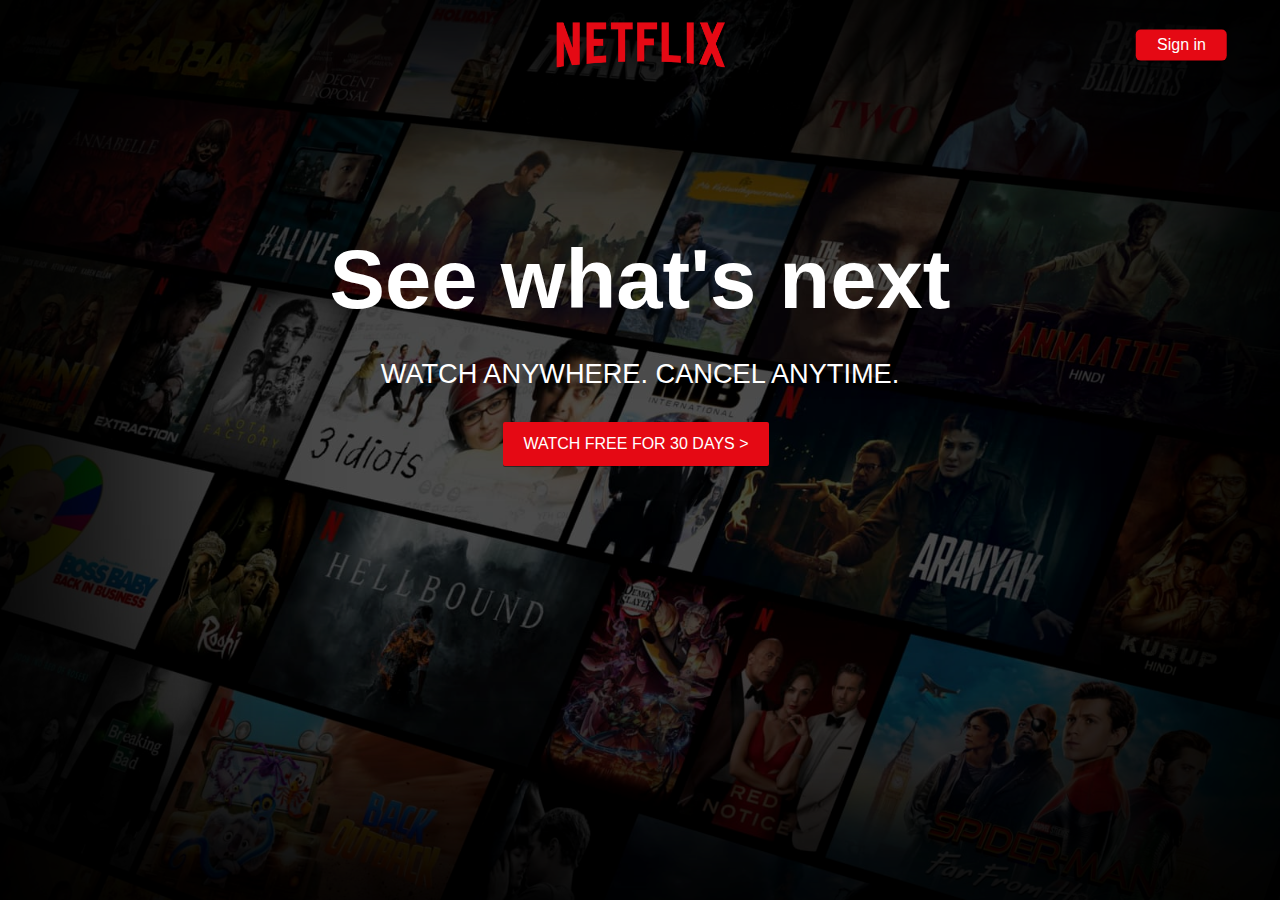
==== index.html @ 9610e3c0 "Add files via upload" ====
<!DOCTYPE html>
<html lang="en">
<head>
    <meta charset="UTF-8">
    <meta name="viewport" content="width=device-width, initial-scale=1.0">
    <link rel="stylesheet" href="style.css">
    <link rel="stylesheet" href="https://use.fontawesome.com/releases/v5.8.2/css/all.css"
    integrity="sha384-oS3vJWv+0UjzBfQzYUhtDYW+Pj2ciDJxpsK10YPAYjqT085Qq/1cq5FLXAZQ7Ay"
    crossorigin="anonymous">
    <title>Netflix</title>
</head>
<body>
    <header class="Showcase">
        <div class="Showcase-top">
            <img src="./img/logo.png" alt="Netflix">
            <a href="#" class="btn btn-rounded">Sign in</a>
        </div>
        <div class="showcase-content">
            <h1>See what's next</h1>
            <p>Watch anywhere. Cancel anytime.</p>
            <a href="#" class="btn btn-xl">
                Watch Free for 30 days ><i class="fas fa-chevron-right btn-icon"></i>
            </a>
        </div>
    </header>
</body>
</html>
---- style.css ----
:root{
    --primary-color: #e50914;

}

*{
    box-sizing: border-box;
    margin: 0;
    padding: 0;
}

body{
    font-family: Arial, Helvetica, sans-serif;
    -webkit-font-smoothing: antialiased;
    background: #000;
    color: #999;
}

ul{
    list-style: none;
}

h1,h2,h3,h4{
    color: #fff;
}

a{
    color: #fff;
    text-decoration: none;

}

p{
    margin: 0.5rem 0;

}
img{
    width: 100%;
}

.Showcase {
    width: 100%;
    height: 100vh;
    position: relative;
    background-image: url('./img/banner.jpg');
    background-repeat: no-repeat;
    background-position: center center;
    background-size: cover;
    
}

.Showcase::after {
	content: '';
	position: absolute;
	top: 0;
	left: 0;
	width: 100%;
	height: 100%;
	z-index: 1;
	background: rgba(0, 0, 0, 0.6);
	box-shadow: inset 120px 100px 250px #000000, inset -120px -100px 250px #000000;
}




.Showcase-top{
    position: relative;
    height: 90px;
    z-index: 2;
}

.Showcase-top img{
    background-size: contain;
    width: 170px;
    position: absolute;
    top: 50%;
    left: 50%;
    transform: translate(-50%, -50%);
}

.Showcase-top a{
    position: absolute;
    top: 50%;
    right: 0;
    transform: translate(-50%, -50%);
}

.showcase-content{
    position: relative;
    margin: auto;
    display: flex;
    flex-direction: column;
    align-items: center;
    text-align: center;
    margin-top: 9rem;
    z-index: 2;
}
.showcase-content h1{
    font-weight: 700;
    font-size: 5.2rem;
    line-height: 1.1;
    margin: 0 0 2rem;
}

.showcase-content p{
    text-transform: uppercase;
    color: #fff;
    font-weight: 400;
    font-size: 1.7rem;
    line-height: 1.2;
    margin: 0 0 2rem;
}
/* BUTTONS */

.btn{
    display: inline-block;
    background: var(--primary-color);
    color: #fff;
    padding: 0.4rem 1.3rem;
    font-size: 1rem;
    text-align: center;
    border:none;
    cursor: pointer;
    margin-right: 0.5rem; 
    box-shadow: 0 1px 0 rgba(0,0,0,0.45);
    border-radius: 2px;
}

.btn:hover{
    opacity: 0.9;
}

.btn-rounded{
    border-radius: 5px;
}

.btn-xl{
    font-size: 1rem;
    padding: 0.8rem 1.3rem;
    text-transform: uppercase;

}
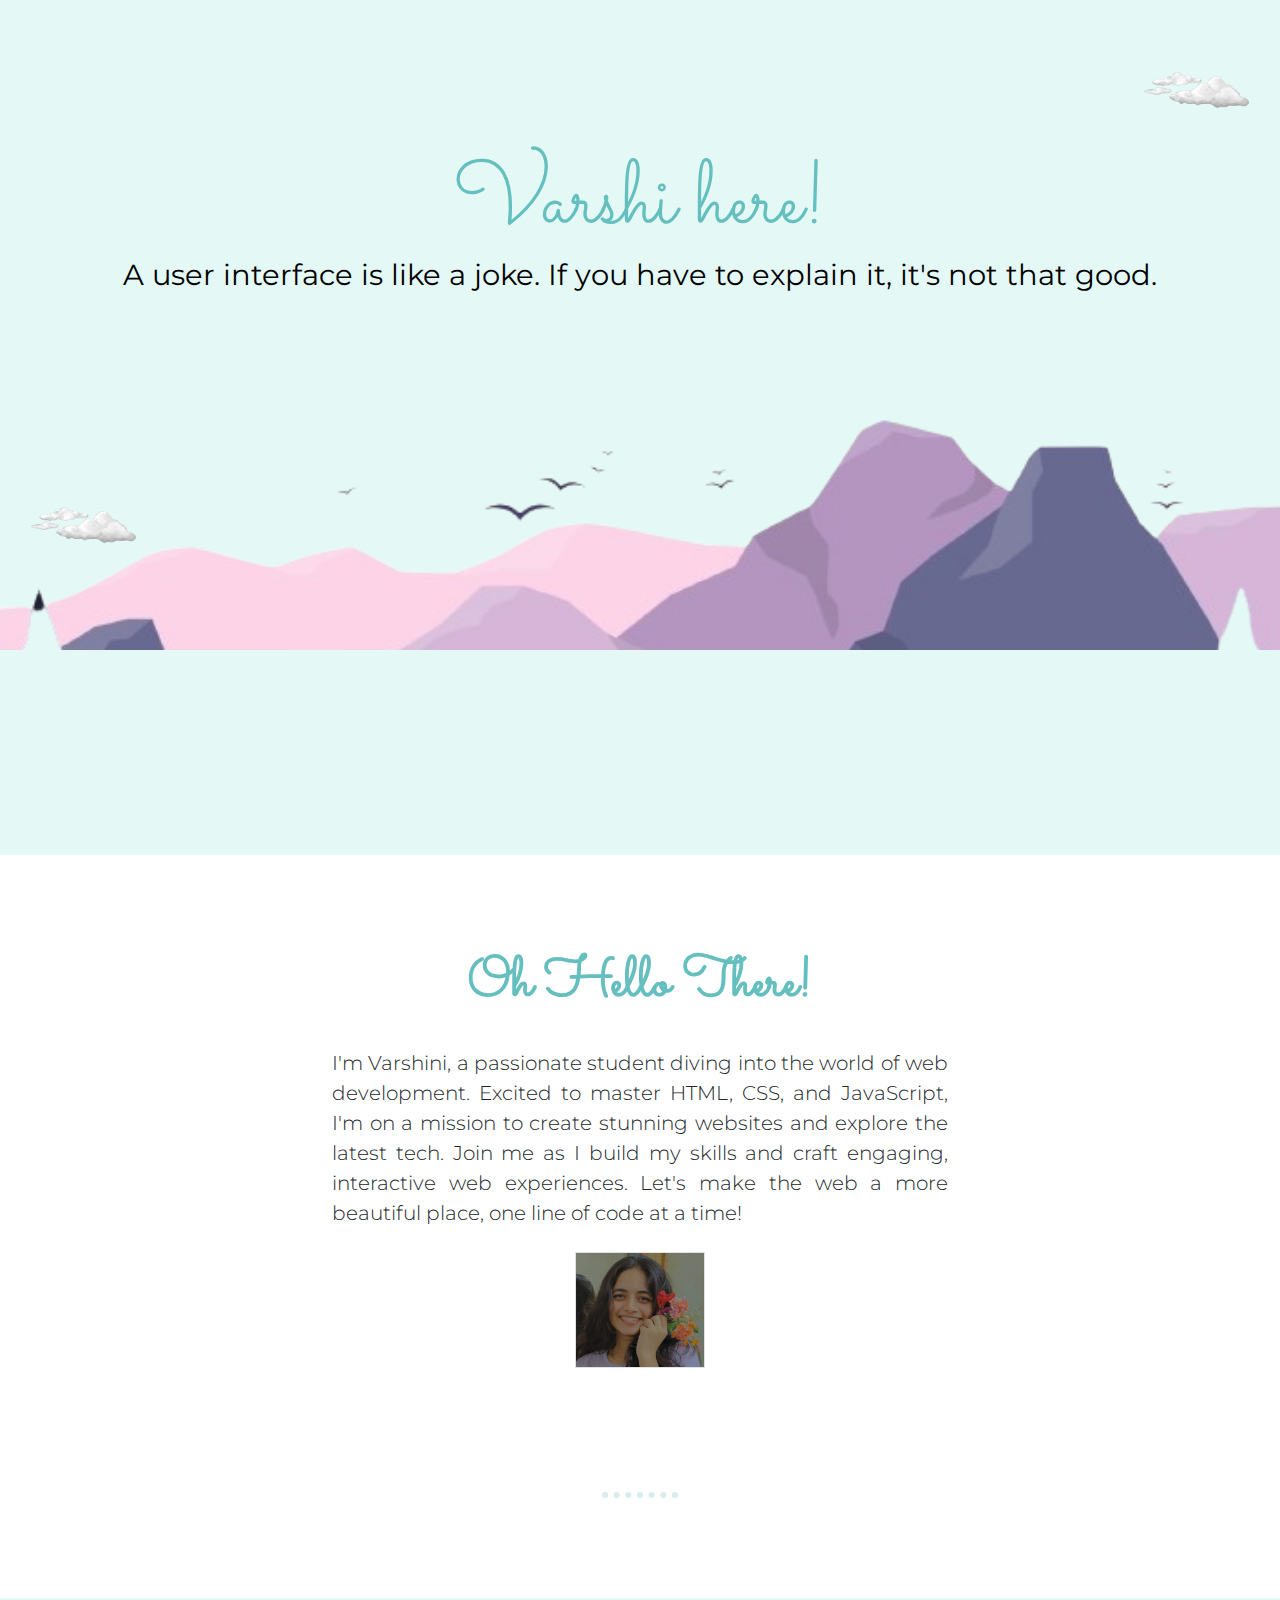
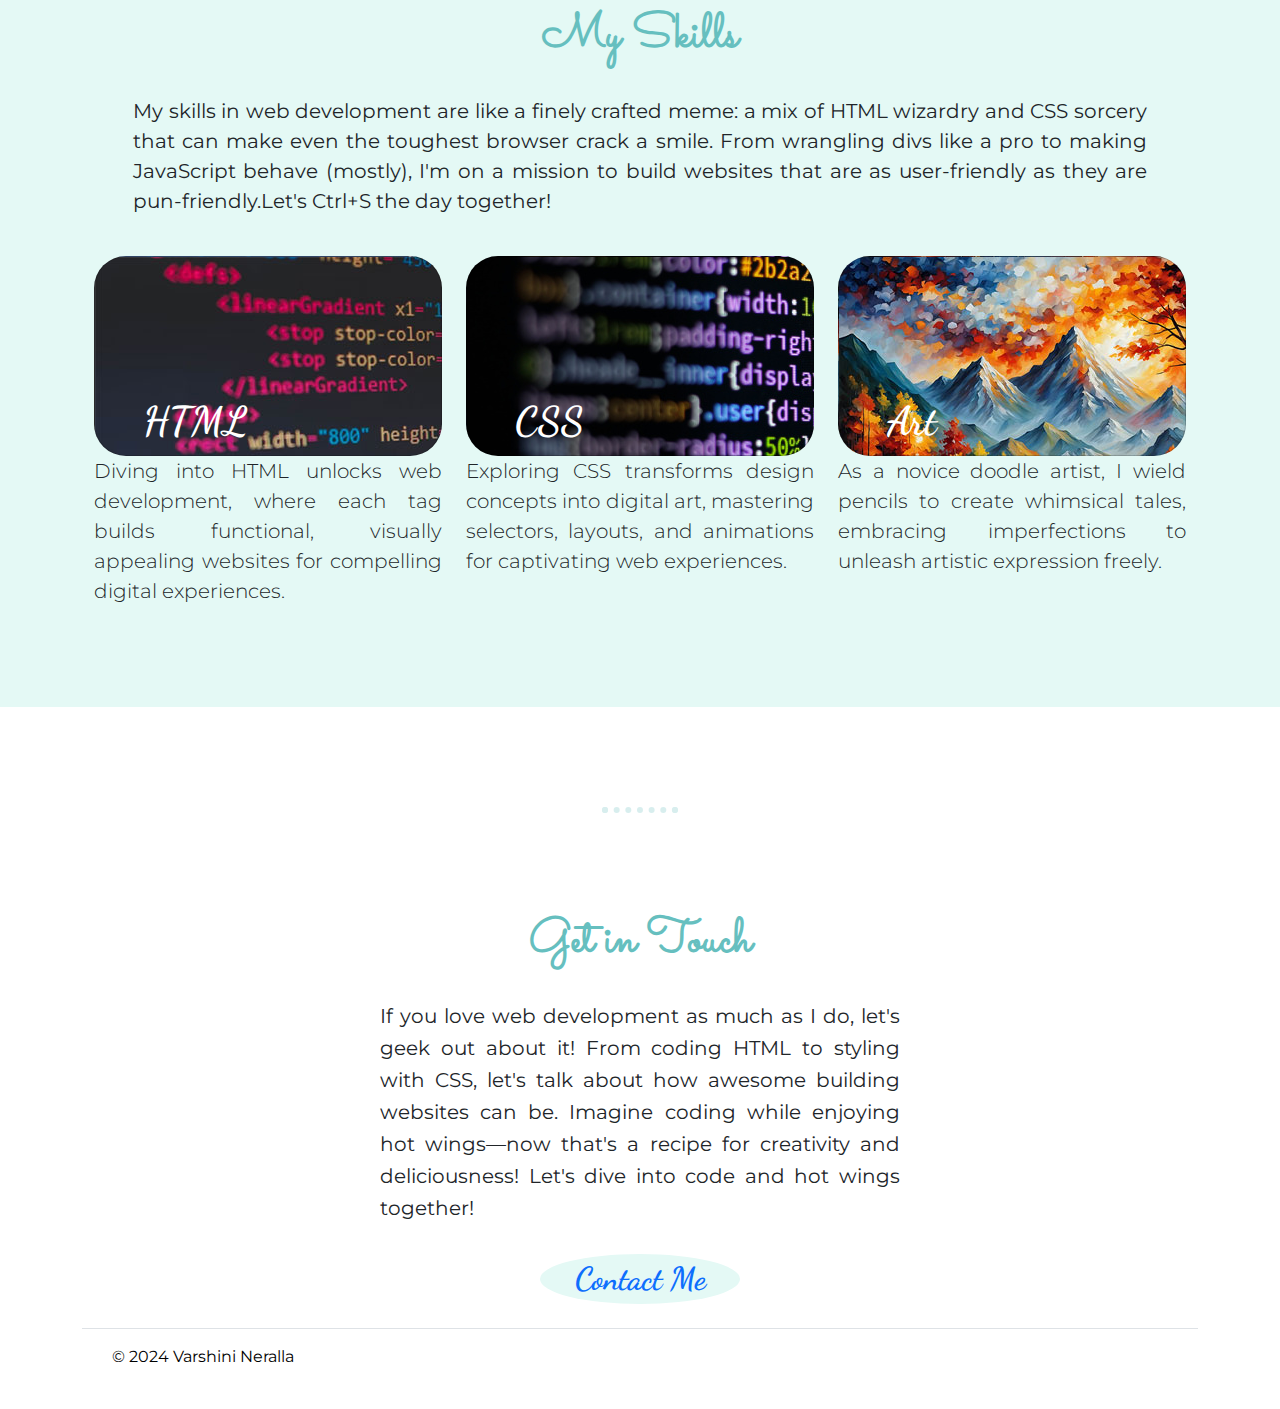
==== commit 1cf2c983: "Add files via upload" ====
--- a/index.html
+++ b/index.html
@@ -1,27 +1,158 @@
 <!DOCTYPE html>
 <html lang="en">
+
 <head>
     <meta charset="UTF-8">
     <meta name="viewport" content="width=device-width, initial-scale=1.0">
-    <link rel="stylesheet" href="style.css">
-    <link rel="stylesheet" href="https://use.fontawesome.com/releases/v5.8.2/css/all.css"
-    integrity="sha384-oS3vJWv+0UjzBfQzYUhtDYW+Pj2ciDJxpsK10YPAYjqT085Qq/1cq5FLXAZQ7Ay"
-    crossorigin="anonymous">
-    <title>Netflix</title>
-</head>
+    <title>Varshi</title>
+    <link href="https://cdn.jsdelivr.net/npm/bootstrap@5.3.3/dist/css/bootstrap.min.css" rel="stylesheet"
+        integrity="sha384-QWTKZyjpPEjISv5WaRU9OFeRpok6YctnYmDr5pNlyT2bRjXh0JMhjY6hW+ALEwIH" crossorigin="anonymous">
+    <link rel="stylesheet" type="text/css" href="style.css">
+    <link rel="preconnect" href="https://fonts.googleapis.com">
+    <link rel="preconnect" href="https://fonts.gstatic.com" crossorigin>
+    <link href="https://fonts.googleapis.com/css2?family=Dancing+Script:wght@400..700&family=Sacramento&display=swap"
+        rel="stylesheet">
+    <link rel="preconnect" href="https://fonts.googleapis.com">
+    <link rel="preconnect" href="https://fonts.gstatic.com" crossorigin>
+    <link href="https://fonts.googleapis.com/css2?family=Montserrat:ital,wght@0,100..900;1,100..900&display=swap"
+        rel="stylesheet">
+
+
 <body>
-    <header class="Showcase">
-        <div class="Showcase-top">
-            <img src="./img/logo.png" alt="Netflix">
-            <a href="#" class="btn btn-rounded">Sign in</a>
+    <section>
+        <div class="top-container">
+            <img class="top-cloud" src="./clouds.png" alt="clouds">
+
+            <div class="Title">
+                <h1>Varshi here!</h1>
+                <h2>
+                    A user interface is like a joke. If you have to explain it, it's not that good.
+                </h2>
+            </div>
+            <img class="bottom-cloud" src="./clouds.png" alt="clouds">
+            <div>
+                <img class="mountain" src="./mountain.png" alt="mountain">
+            </div>
         </div>
-        <div class="showcase-content">
-            <h1>See what's next</h1>
-            <p>Watch anywhere. Cancel anytime.</p>
-            <a href="#" class="btn btn-xl">
-                Watch Free for 30 days ><i class="fas fa-chevron-right btn-icon"></i>
-            </a>
+
+    </section>
+
+    <section>
+        <div class="px-4 pt-5 mt-5 text-center">
+            <h2 class="display-4 fw-bold">Oh Hello There!</h2>
+            <div class="col-lg-6 mx-auto">
+                <p class="lead mb-4">I'm Varshini, a passionate student diving into the world of web
+                    development. Excited to master HTML, CSS, and JavaScript, I'm on a mission to create stunning
+                    websites and explore the latest tech. Join me as I build my skills and craft engaging, interactive
+                    web experiences. Let's make the web a more beautiful place, one line of code at a time!</p>
+            </div>
+            <div class="overflow-hidden" style="max-height: 20vh;">
+                <div class="container px-5">
+                    <img src="./varshi.jpg" class="img-fluid border rounded-9 mb-4" alt="Example image"
+                        width="130" height="50" loading="lazy">
+                </div>
+            </div>
         </div>
-    </header>
-</body>
-</html>+        <hr>
+
+    </section>
+
+    <section>
+        <!-- Section 3: Skills Section -->
+        <div class="skills">
+            <h2>My Skills</h2>
+            <p class="texts">
+                My skills in web development are like a finely crafted meme: a mix of HTML wizardry and CSS sorcery that
+                can make even the toughest browser crack a smile. From wrangling divs like a pro to making JavaScript
+                behave (mostly), I'm on a mission to build websites that are as user-friendly as they are
+                pun-friendly.Let's Ctrl+S the day together!
+            </p>
+
+            <div class="container px-4 py-4" id="custom-cards">
+                <div class="row row-cols-1 row-cols-lg-3 align-items-stretch g-4">
+                    <!-- Card 1: HTML -->
+                    <div class="col">
+                        <div class="card card-cover h-100 overflow-hidden text-bg-dark rounded-5"
+                            style="background-image: url(./code-3.jpg);">
+                            <div class="d-flex flex-column h-60 p-5 pb-3 text-white text-shadow-1">
+                                <h3 class="pt-5 mt-5 mb-4 display-6 lh-1 fw-bold">HTML</h3>
+                                <!-- Add any additional content for HTML card -->
+                            </div>
+                        </div>
+                        <p class="lead">
+                            Diving into HTML unlocks web development, where each tag builds functional, visually
+                            appealing websites for compelling digital experiences.
+                        </p>
+                    </div>
+
+                    <!-- Card 2: CSS -->
+                    <div class="col">
+                        <div class="card card-cover h-100 overflow-hidden text-bg-dark rounded-5"
+                            style="background-image: url(./Lines-of-Cascading-Style-Sheets-or-CSS-code-on-a-black-screen.jpg);">
+                            <div class="d-flex flex-column h-60 p-5 pb-3 text-white text-shadow-1">
+                                <h3 class="pt-5 mt-5 mb-4 display-6 lh-1 fw-bold">CSS</h3>
+                                <!-- Add any additional content for CSS card -->
+                            </div>
+                        </div>
+                        <p class="lead">
+
+                            Exploring CSS transforms design concepts into digital art, mastering selectors, layouts, and
+                            animations for captivating web experiences.
+                        </p>
+                    </div>
+
+                    <!-- Card 3: Somewhat Art -->
+                    <div class="col">
+                        <div class="card card-cover h-100 overflow-hidden text-bg-dark rounded-5"
+                            style="background-image: url(./CP-M198.jpg);">
+                            <div class="d-flex flex-column h-60 p-5 pb-3 text-shadow-1">
+                                <h3 class="pt-5 mt-5 mb-4 display-6 lh-1 fw-bold">Art</h3>
+                                <!-- Add any additional content for Somewhat Art card -->
+                            </div>
+                        </div>
+                        <p class="lead">
+                            As a novice doodle artist, I wield pencils to create whimsical tales, embracing
+                            imperfections to unleash artistic expression freely.
+                        </p>
+                    </div>
+                </div>
+            </div>
+        </div>
+        <hr>
+    </section>
+
+    <section>
+        <!-- section 4 -->
+        <div class="contact">
+            <h2>Get in Touch</h2>
+            <p class="contact-para">If you love web development as much as I do, let's geek out about it! From coding HTML to
+                styling with CSS, let's talk about how awesome building websites can be. Imagine coding while enjoying hot
+                wings—now that's a recipe for creativity and deliciousness! Let's dive into code and hot wings together!</p>
+
+                <button class="btn"><a  target="_blank"  href="./contact.html">Contact Me</a></button>
+
+        </div>
+    
+    </section>
+
+    <section>
+        <!-- footer sec -->
+         
+            <div class="container">
+                <footer class="d-flex flex-wrap justify-content-between align-items-center py-3 my-4 border-top">
+                  <div class="col-md-4 d-flex align-items-center">
+                    
+                      <svg class="bi" width="30" height="24"><use xlink:href="#bootstrap"></use></svg>
+                    </a>
+                    <span class="mb-3 mb-md-0 ">© 2024 Varshini Neralla</span>
+                  </div>
+              
+              
+                </footer>
+              </div>
+         
+    </section>
+    
+    </body>
+    
+    </html>--- a/style.css
+++ b/style.css
@@ -1,143 +1,206 @@
-:root{
-    --primary-color: #e50914;
-
-}
-
-*{
-    box-sizing: border-box;
+body {
+    
     margin: 0;
-    padding: 0;
-}
-
-body{
-    font-family: Arial, Helvetica, sans-serif;
-    -webkit-font-smoothing: antialiased;
-    background: #000;
-    color: #999;
-}
-
-ul{
-    list-style: none;
-}
-
-h1,h2,h3,h4{
-    color: #fff;
-}
-
+    font-family: 'Dancing Script', cursive;
+}
+
+.top-container {
+    background-color: #e4f9f5;
+    height: 95vh;
+    text-align: center;
+    position: relative;
+    padding: 50px 0;
+}
+
+.top-cloud {
+    position: absolute;
+    right: 30px;
+    top: 60px;
+    height: 60px;
+}
+
+.bottom-cloud {
+    position: absolute;
+    left: 30px;
+    bottom: 300px; 
+    height: 60px;
+}
+
+.Title {
+    
+    z-index: 1;
+    margin-top: 100px; 
+}
+
+
+.mountain{
+    width: 100%;
+    height: 100%;
+    overflow-clip-margin: content-box;
+     
+}
+
+
+
+
+
+h1 {
+    color: #66bfbf;
+    font-size: 5.625rem;
+    margin: 50px auto 0 auto;
+    font-family: "Sacramento", cursive;
+    text-align: center;
+    
+}
+
+hr {
+    border: dotted #66bfbf 6px;
+    border-bottom: none;
+    width: 6%;
+    margin: 100px auto;
+}
+
+
+h2:hover {
+    transform: scale(1.1); 
+}
+
+h2 {
+    color: black;
+    font-weight: normal;
+    font-family: "Montserrat", sans-serif;
+    font-size: 1.8rem;
+    
+    padding-bottom: 10px;
+    text-align: center;
+    transition: transform 0.3s ease-in-out;
+    margin-bottom: 20px; 
+}
+
+
+/* fonts */
+.sacramento-regular {
+    font-family: "Sacramento", cursive;
+    font-weight: 400;
+    font-style: normal;
+  }
+  
+.montserrat {
+    font-family: "Montserrat", sans-serif;
+    font-optical-sizing: auto;
+
+  }
+
+
+  /* section-2 */
+
+
+.middle-container {
+    margin: 100px 0;
+}
+
+.prof{
+    border-radius: 50%;
+    height: 150px;
+}
+
+.profile{
+    display: flex;
+    justify-content: center;
+    align-items: center;
+}
+
+.display-4{
+    font-family: "Sacramento", cursive;
+    color: #66bfbf;
+}
+.lead{
+    font-family: "Montserrat", sans-serif;
+    text-align: justify;
+}
+
+
+/* section 3 */
+
+.skills{
+    padding-top: 10px;
+    background-color: #e4f9f5;
+    height: 78.7vh;     
+}
+
+section .skills h2 {
+    
+    color: #66bfbf; 
+    font-family: "Sacramento", cursive ;
+    font-weight: bold;
+    font-size: 3rem; 
+    text-align: center; 
+    
+}
+
+.card {
+    max-height: 200px; 
+    overflow-y: auto; 
+    transition: transform 0.5s ease-in-out;
+}
+.card:hover{
+    transform: rotate(360deg);
+}
+
+.img-fluid{
+    transition:  transform 0.5s ease-in-out;
+    
+}
+
+.img-fluid:hover{
+    transform: rotate(360deg);
+}
+.texts{
+    font-family: "Montserrat", sans-serif;
+    text-align: justify;
+    font-size: 1.25rem;
+    padding-left: 133px;
+    padding-right: 133px;
+}
+
+section .contact h2{
+    color: #66bfbf; 
+    font-family: "Sacramento", cursive ;
+    font-weight: bold;
+    font-size: 3rem; 
+    text-align: center; 
+}
+
+.contact-para{
+    font-family: "Montserrat", sans-serif;
+    text-align: justify;
+    padding-left: 380px;
+    padding-right: 380px;
+    line-height: 2rem;
+    font-size: 1.25rem;
+    margin-bottom: 30px; 
+}
+
+.btn {
+    color: #66bfbf;
+    font-weight: bold;
+    font-size: 2rem;
+    display: flex;
+    justify-content: center; 
+    align-items: center; 
+    width: 200px; 
+    height: 50px; 
+    margin: 20px auto; 
+    background-color: #e4f9f5;
+    border-radius: 50%;
+    
+}
 a{
-    color: #fff;
     text-decoration: none;
-
-}
-
-p{
-    margin: 0.5rem 0;
-
-}
-img{
-    width: 100%;
-}
-
-.Showcase {
-    width: 100%;
-    height: 100vh;
-    position: relative;
-    background-image: url('./img/banner.jpg');
-    background-repeat: no-repeat;
-    background-position: center center;
-    background-size: cover;
-    
-}
-
-.Showcase::after {
-	content: '';
-	position: absolute;
-	top: 0;
-	left: 0;
-	width: 100%;
-	height: 100%;
-	z-index: 1;
-	background: rgba(0, 0, 0, 0.6);
-	box-shadow: inset 120px 100px 250px #000000, inset -120px -100px 250px #000000;
-}
-
-
-
-
-.Showcase-top{
-    position: relative;
-    height: 90px;
-    z-index: 2;
-}
-
-.Showcase-top img{
-    background-size: contain;
-    width: 170px;
-    position: absolute;
-    top: 50%;
-    left: 50%;
-    transform: translate(-50%, -50%);
-}
-
-.Showcase-top a{
-    position: absolute;
-    top: 50%;
-    right: 0;
-    transform: translate(-50%, -50%);
-}
-
-.showcase-content{
-    position: relative;
-    margin: auto;
-    display: flex;
-    flex-direction: column;
-    align-items: center;
-    text-align: center;
-    margin-top: 9rem;
-    z-index: 2;
-}
-.showcase-content h1{
-    font-weight: 700;
-    font-size: 5.2rem;
-    line-height: 1.1;
-    margin: 0 0 2rem;
-}
-
-.showcase-content p{
-    text-transform: uppercase;
-    color: #fff;
-    font-weight: 400;
-    font-size: 1.7rem;
-    line-height: 1.2;
-    margin: 0 0 2rem;
-}
-/* BUTTONS */
-
-.btn{
-    display: inline-block;
-    background: var(--primary-color);
-    color: #fff;
-    padding: 0.4rem 1.3rem;
-    font-size: 1rem;
-    text-align: center;
-    border:none;
-    cursor: pointer;
-    margin-right: 0.5rem; 
-    box-shadow: 0 1px 0 rgba(0,0,0,0.45);
-    border-radius: 2px;
-}
-
-.btn:hover{
-    opacity: 0.9;
-}
-
-.btn-rounded{
-    border-radius: 5px;
-}
-
-.btn-xl{
-    font-size: 1rem;
-    padding: 0.8rem 1.3rem;
-    text-transform: uppercase;
-
+}
+
+.mb-3{
+    font-family: "Montserrat", sans-serif;
+    color: black;
+    font-weight: normal;
 }